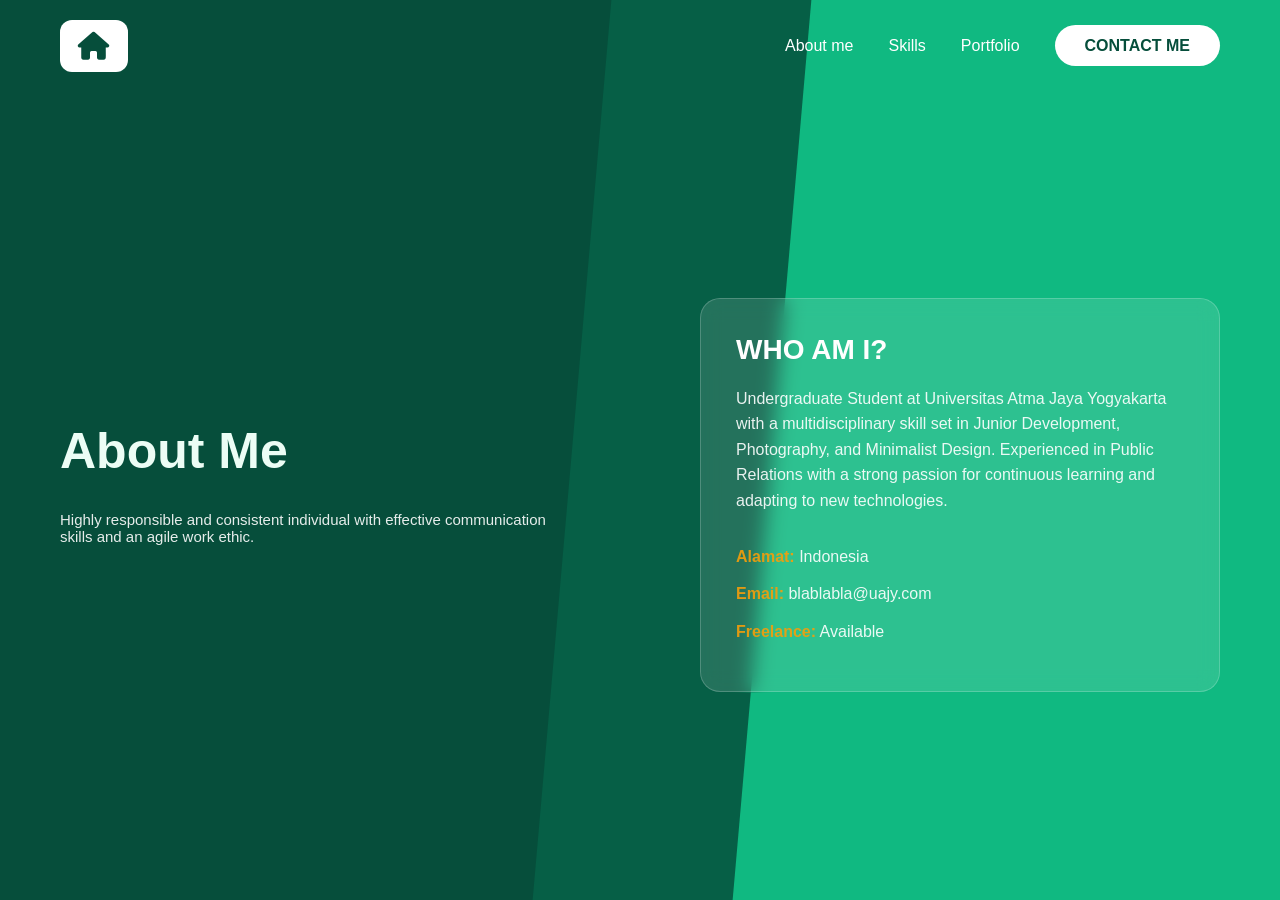
==== about.html @ 67dacc6d "portfolio" ====
<!DOCTYPE html>
<html lang="id">
<head>
    <meta charset="UTF-8">
    <meta name="viewport" content="width=device-width, initial-scale=1.0">
    <title>Portfolio - About</title>
    <link rel="stylesheet" href="stylesheet.css">
    <link rel="stylesheet" href="https://cdnjs.cloudflare.com/ajax/libs/font-awesome/6.0.0/css/all.min.css">
</head>
<body>
    <nav class="navbar">
        <div class="logo">
            <a href="index.html"><i class="fas fa-home"></i></a>
        </div>
        <ul class="nav-links">
            <li><a href="about.html">About me</a></li>
            <li><a href="skills.html">Skills</a></li>
            <li><a href="portfolio.html">Portfolio</a></li>
            <li><a href="contact.html" class="btn-contact">CONTACT ME</a></li>
        </ul>
    </nav>

    <div class="container">
        <div class="left-side">
            <h1>About Me</h1>
            <p>Highly responsible and consistent individual 
                with effective communication skills and an agile work ethic.</p>
        </div>
        <div class="right-side">
            <div class="about-card">
                <h3>WHO AM I?</h3>
                <p>Undergraduate Student at Universitas Atma Jaya Yogyakarta with a multidisciplinary
                    skill set in Junior Development, Photography, and Minimalist Design.
                    Experienced in Public Relations with a strong passion for continuous learning and adapting to new technologies.</p>
                <br>
                <p><strong>Alamat:</strong> Indonesia</p>
                <p><strong>Email:</strong> blablabla@uajy.com</p>
                <p><strong>Freelance:</strong> Available</p>
            </div>
        <div class="middle-layer"></div>
    </div>
</body>
</html>
---- stylesheet.css ----
* {
    margin: 0;
    padding: 0;
    box-sizing: border-box;
    font-family: 'Segoe UI', Tahoma, Geneva, Verdana, sans-serif;
}

body {
    min-height: 100vh;
    overflow-x: hidden;
    background: transparent;
}

body::before {
    content: '';
    position: fixed;
    top: 0;
    left: 50%;
    width: 300px;
    height: 100vh;
    background: #065F46; /* Berubah ke Moss Dark */
    transform: translateX(-50%) skewX(-20deg);
    z-index: 0;
}

.navbar {
    display: flex;
    justify-content: space-between;
    align-items: center;
    padding: 20px 60px;
    position: absolute;
    width: 100%;
    top: 0;
    z-index: 100;
}

.logo a {
    font-size: 28px;
    color: #064E3B; /* Logo teks menyesuaikan Hijau Gelap */
    text-decoration: none;
    background: #fff;
    padding: 12px 18px;
    border-radius: 12px;
    display: inline-flex;
    align-items: center;
    justify-content: center;
    transition: transform 0.3s ease;
}

.logo a:hover {
    transform: scale(1.05);
}

.nav-links {
    display: flex;
    align-items: center;
    gap: 35px;
    list-style: none;
}

.nav-links a {
    text-decoration: none;
    color: #fff;
    font-weight: 500;
    font-size: 16px;
    transition: all 0.3s ease;
}

.nav-links a:hover {
    color: #10B981; /* Berubah ke Mint Green */
}

.nav-links .btn-contact {
    background: #fff;
    color: #064E3B; /* Berubah ke Forest Deep */
    padding: 12px 30px;
    border-radius: 30px;
    font-weight: 600;
}

.nav-links .btn-contact:hover {
    background: #ECFDF5; /* Berubah ke Off-White Mint */
    color: #064E3B;
    transform: scale(1.05);
}

.container {
    display: flex;
    min-height: 100vh;
    position: relative;
    overflow: hidden;
}

.left-side {
    width: 50%;
    background: #064E3B; /* Berubah ke Forest Deep */
    padding: 150px 60px 60px;
    display: flex;
    flex-direction: column;
    justify-content: center;
    position: relative;
    z-index: 10;
}

.right-side {
    width: 50%;
    background: #10B981; /* Berubah ke Emerald/Mint */
    padding: 150px 60px 60px;
    display: flex;
    flex-direction: column;
    justify-content: center;
    position: relative;
    z-index: 10;
}

.middle-layer {
    position: absolute;
    top: 0;
    left: 5%; 
    transform: translateX(-50%) skewX(-5deg);
    width: 200px; 
    height: 100%; /* Diubah dari 200vh menjadi 100% agar mengikuti panjang konten */
    background: #065F46;
    z-index: 1; 
}

.left-side h1 {
    font-size: 50px;
    color: #ECFDF5; /* Berubah ke Mint White agar kontras */
    margin-bottom: 30px;
    position: relative;
    z-index: 10;
    line-height: 1.2;
}

.left-side > p {
    font-size: 15px;
    color: #fefefe;
    margin-bottom: 25px;
    position: relative;
    z-index: 10;
    opacity: 0.9;
}

.left-side .desc {
    font-size: 15px;
    color: #ECFDF5; /* Menyesuaikan latar gelap */
    margin-bottom: 30px;
    position: relative;
    z-index: 2;
    line-height: 1.6;
    max-width: 400px;
}

.left-side .socials {
    display: flex;
    gap: 12px;
    position: relative;
    z-index: 2;
}

.left-side .socials a {
    width: 45px;
    height: 45px;
    background: #fff;
    display: flex;
    align-items: center;
    justify-content: center;
    border-radius: 12px;
    text-decoration: none;
    color: #064E3B; /* Icon color menyesuaikan */
    font-size: 20px;
    transition: all 0.3s ease;
}

.left-side .socials a:hover {
    transform: translateY(-5px);
    background: #10B981; /* Hover ke Mint */
    color: #fff;
}

.right-side h2 {
    color: #fff;
    font-size: 42px;
    margin-bottom: 35px;
    position: relative;
    z-index: 2;
    text-transform: uppercase;
    letter-spacing: 2px;
}

.profile-photo {
    width: 380px;
    height: 380px;
    object-fit: cover;
    border-radius: 20px;
    box-shadow: 0 15px 40px rgba(0,78,59,0.3); /* Shadow disesuaikan ke arah hijau */
    position: relative;
    z-index: 2;
    transition: transform 0.3s ease;
}

.profile-photo:hover {
    transform: scale(1.02);
}

.about-card {
    background: rgba(255,255,255,0.12);
    padding: 35px;
    border-radius: 20px;
    color: #fff;
    position: relative;
    z-index: 2;
    backdrop-filter: blur(10px);
    border: 1px solid rgba(255,255,255,0.2);
}

.about-card h3 {
    font-size: 28px;
    margin-bottom: 20px;
    color: #fff;
    z-index: 2;
}

.about-card p {
    margin-bottom: 12px;
    opacity: 0.9;
    line-height: 1.6;
}

.about-card strong {
    color: #F59E0B; /* Diganti ke Amber/Gold agar pop-out di atas hijau */
}

.skills-grid {
    display: grid;
    grid-template-columns: repeat(4, 1fr);
    gap: 20px;
    position: relative;
    z-index: 2;
}

.skill-item {
    background: rgba(255,255,255,0.15);
    padding: 28px 20px;
    border-radius: 18px;
    text-align: center;
    color: #fff;
    backdrop-filter: blur(10px);
    border: 1px solid rgba(255,255,255,0.2);
    transition: all 0.35s ease;
    cursor: pointer;
    z-index: 2;
}

.skill-item:hover {
    transform: translateY(-12px);
    background: rgba(255,255,255,0.25);
    box-shadow: 0 20px 40px rgba(0,0,0,0.35);
    border-color: rgba(255,255,255,0.4);
}

.skill-item i {
    font-size: 45px;
    margin-bottom: 12px;
    transition: all 0.35s ease;
    display: block;
    z-index: 2;
}

.skill-item:hover i {
    transform: scale(1.25);
    color: #F59E0B; /* Icon hover ke Amber */
}

.skill-item p {
    font-size: 14px;
    font-weight: 500;
    letter-spacing: 0.5px;
}

.section-title {
    color: #064E3B; /* Berubah ke Forest Deep agar kontras di sisi kanan yang terang */
    font-size: 18px;
    margin: 40px 0 20px;
    position: relative;
    z-index: 2;
    text-transform: uppercase;
    letter-spacing: 1.5px;
}

.section-title:first-child {
    margin-top: 0;
}

.portfolio-grid {
    display: grid;
    grid-template-columns: repeat(2, 1fr);
    gap: 25px;
    position: relative;
    z-index: 2;
}

.portfolio-card {
    background: rgba(255,255,255,0.15);
    border-radius: 20px;
    overflow: hidden;
    color: #fff;
    backdrop-filter: blur(10px);
    border: 1px solid rgba(255,255,255,0.2);
    transition: all 0.35s ease;
}

.portfolio-card:hover {
    transform: translateY(-10px);
    box-shadow: 0 25px 50px rgba(0,0,0,0.4);
    border-color: rgba(255,255,255,0.4);
}

/* Bagian ini menggantikan aturan .portfolio-card img yang lama */
.portfolio-card img {
    width: 100%;
    aspect-ratio: 0.25 / 0.25 ; /* Memaksa rasio gambar menjadi 1:1 (persegi) */
    object-fit: cover;   /* Memastikan gambar tidak gepeng, akan terpotong rapi */
    transition: transform 0.3s ease;

}

.portfolio-card:hover img {
    transform: scale(1.00);
}

.portfolio-card .info {
    padding: 22px;
}

.portfolio-card h4 {
    font-size: 18px;
    margin-bottom: 8px;
    font-weight: 600;
}

.portfolio-card p {
    font-size: 14px;
    opacity: 0.85;
    margin-bottom: 15px;
    line-height: 1.5;
}

.portfolio-card .buttons {
    display: flex;
    gap: 10px;
}

.portfolio-card .buttons a {
    padding: 8px 18px;
    background: rgba(255,255,255,0.2);
    color: #fff;
    text-decoration: none;
    border-radius: 25px;
    font-size: 13px;
    font-weight: 600;
    transition: all 0.3s ease;
    display: inline-flex;
    align-items: center;
    gap: 6px;
}

.portfolio-card .buttons a:hover {
    background: #fff;
    color: #064E3B; /* Hover teks menyesuaikan */
    transform: scale(1.08);
}

.contact-form {
    position: relative;
    z-index: 2;
    max-width: 500px;
}

.contact-form input,
.contact-form textarea {
    width: 100%;
    padding: 18px 22px;
    margin-bottom: 18px;
    border: none;
    border-radius: 12px;
    background: rgba(255,255,255,0.2);
    color: #fff;
    font-size: 15px;
    transition: all 0.3s ease;
}

.contact-form input::placeholder,
.contact-form textarea::placeholder {
    color: rgba(255,255,255,0.7);
}

.contact-form input:focus,
.contact-form textarea:focus {
    outline: none;
    background: rgba(255,255,255,0.3);
    box-shadow: 0 5px 15px rgba(0,0,0,0.2);
}

.contact-form textarea {
    height: 140px;
    resize: none;
}

.contact-form button {
    width: 100%;
    padding: 18px;
    background: #fff;
    color: #064E3B; /* Berubah ke Forest Deep */
    border: none;
    border-radius: 30px;
    font-size: 16px;
    font-weight: 700;
    cursor: pointer;
    transition: all 0.3s ease;
    text-transform: uppercase;
    letter-spacing: 1px;
}

.contact-form button:hover {
    background: #ECFDF5;
    transform: scale(1.02);
    box-shadow: 0 10px 25px rgba(0,0,0,0.3);
}

footer {
    background: #064E3B; /* Footer menyesuaikan Forest Deep */
    color: #fff;
    text-align: center;
    padding: 20px;
    position: relative;
    z-index: 2;
}

@media (max-width: 1024px) {
    .navbar { padding: 15px 30px; }
    .left-side, .right-side { padding: 120px 40px 40px; }
    .left-side h1 { font-size: 42px; }
    .profile-photo { width: 300px; height: 300px; }
    .skills-grid { grid-template-columns: repeat(3, 1fr); }
}

@media (max-width: 768px) {
    .container { flex-direction: column; }
    .left-side, .right-side { width: 100%; padding: 100px 30px 30px; }
    .left-side::after, .right-side::before { display: none; }
    .navbar { padding: 15px 20px; flex-direction: column; gap: 15px; }
    .nav-links { gap: 20px; flex-wrap: wrap; justify-content: center; }
    .left-side h1 { font-size: 36px; }
    .right-side h2 { font-size: 32px; }
    .profile-photo { width: 250px; height: 250px; }
    .skills-grid { grid-template-columns: repeat(2, 1fr); gap: 15px; }
    .portfolio-grid { grid-template-columns: 1fr; }
    .skill-item { padding: 22px 15px; }
    .skill-item i { font-size: 38px; }
}

@media (max-width: 480px) {
    .left-side h1 { font-size: 30px; }
    .skills-grid { grid-template-columns: repeat(2, 1fr); }
    .contact-form { max-width: 100%; }
}
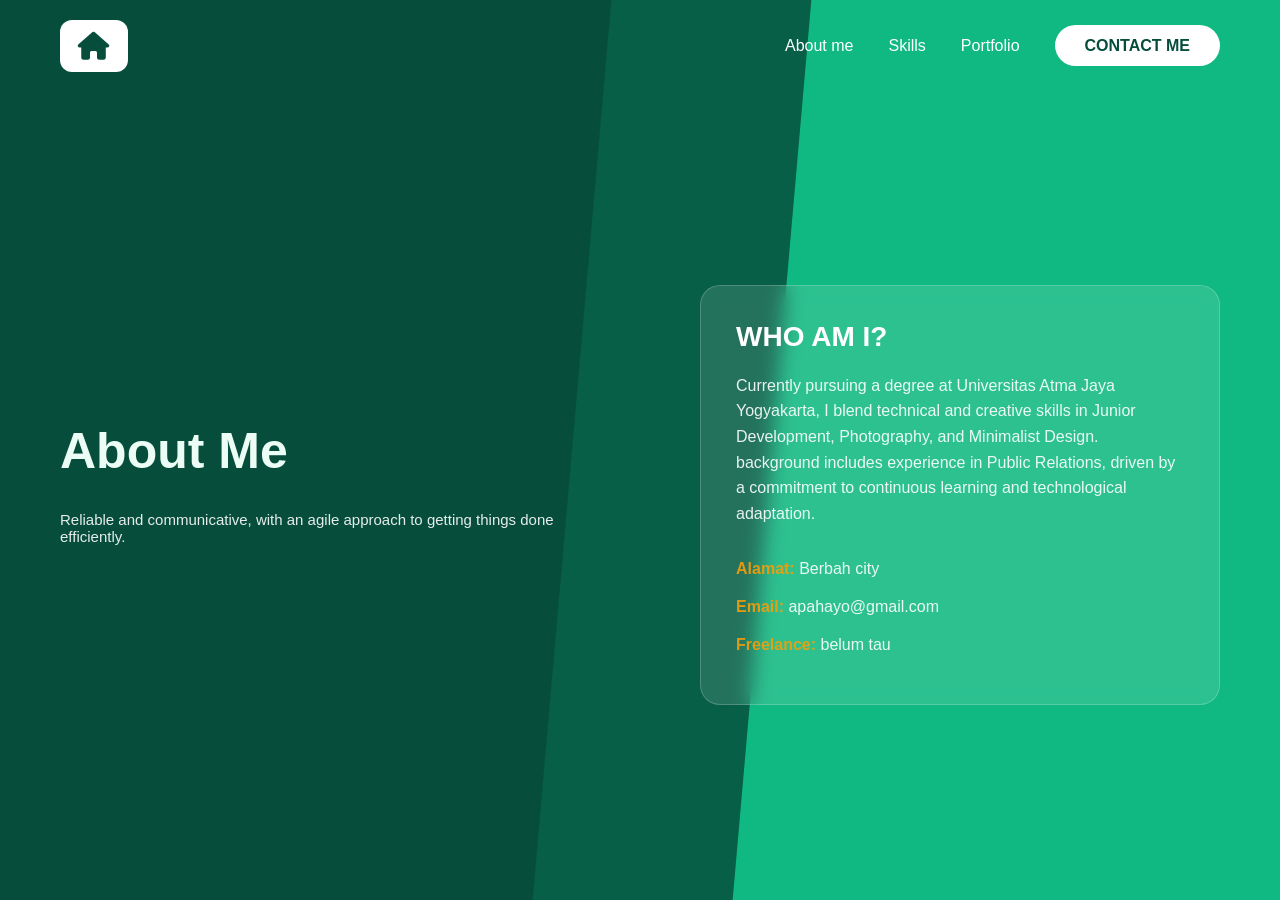
==== commit b7f32d60: "ubah tulisan di about" ====
--- a/about.html
+++ b/about.html
@@ -23,21 +23,21 @@
     <div class="container">
         <div class="left-side">
             <h1>About Me</h1>
-            <p>Highly responsible and consistent individual 
-                with effective communication skills and an agile work ethic.</p>
+            <p>Reliable and communicative, 
+                with an agile approach to getting things done efficiently.</p>
         </div>
         <div class="right-side">
             <div class="about-card">
                 <h3>WHO AM I?</h3>
-                <p>Undergraduate Student at Universitas Atma Jaya Yogyakarta with a multidisciplinary
-                    skill set in Junior Development, Photography, and Minimalist Design.
-                    Experienced in Public Relations with a strong passion for continuous learning and adapting to new technologies.</p>
+                <p>Currently pursuing a degree at Universitas Atma Jaya Yogyakarta, 
+                    I blend technical and creative skills in Junior Development, Photography, and Minimalist Design.
+                    background includes experience in Public Relations, driven by a commitment to continuous learning and technological adaptation.</p>
                 <br>
-                <p><strong>Alamat:</strong> Indonesia</p>
-                <p><strong>Email:</strong> blablabla@uajy.com</p>
-                <p><strong>Freelance:</strong> Available</p>
+                <p><strong>Alamat:</strong> Berbah city</p>
+                <p><strong>Email:</strong> apahayo@gmail.com</p>
+                <p><strong>Freelance:</strong> belum tau</p>
             </div>
         <div class="middle-layer"></div>
     </div>
 </body>
-</html>+</html>
--- a/stylesheet.css
+++ b/stylesheet.css
@@ -104,7 +104,7 @@
 
 .right-side {
     width: 50%;
-    background: #10B981; /* Berubah ke Emerald/Mint */
+    background: #10B981;
     padding: 150px 60px 60px;
     display: flex;
     flex-direction: column;
@@ -119,14 +119,14 @@
     left: 5%; 
     transform: translateX(-50%) skewX(-5deg);
     width: 200px; 
-    height: 100%; /* Diubah dari 200vh menjadi 100% agar mengikuti panjang konten */
+    height: 100%; 
     background: #065F46;
     z-index: 1; 
 }
 
 .left-side h1 {
     font-size: 50px;
-    color: #ECFDF5; /* Berubah ke Mint White agar kontras */
+    color: #ECFDF5; 
     margin-bottom: 30px;
     position: relative;
     z-index: 10;
